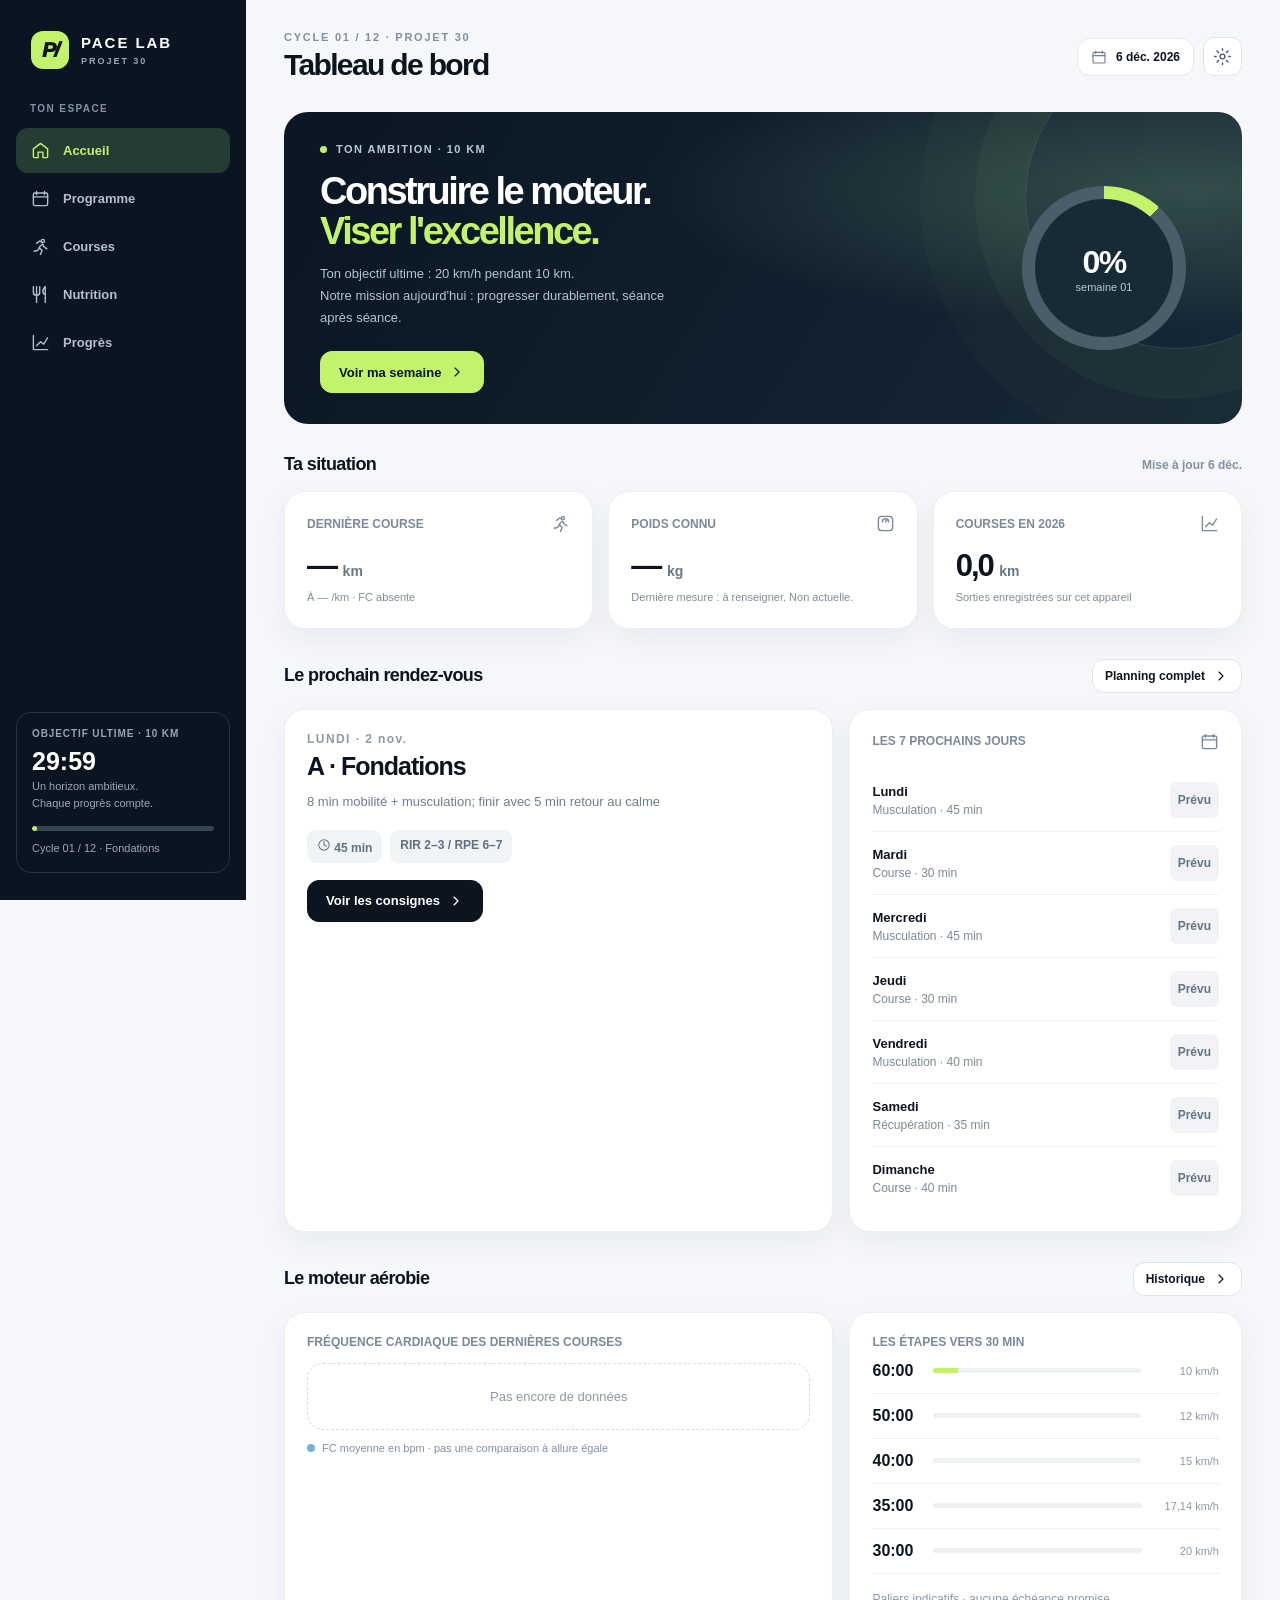
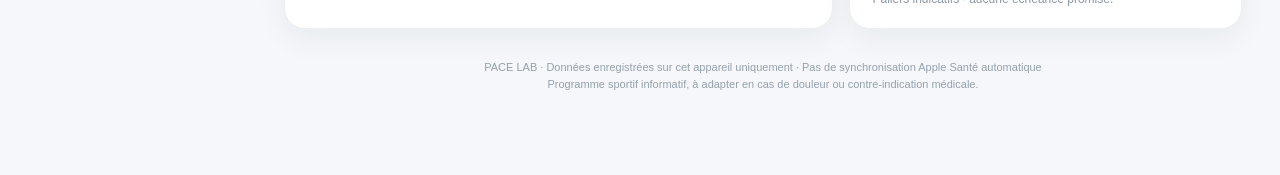
==== index.html @ 5fe7e18f "feat: première version PACE LAB, PWA et déploiement GitHub Actions" ====
<!DOCTYPE html>
<html lang="fr">
<head>
<meta charset="utf-8"/><meta name="viewport" content="width=device-width, initial-scale=1, viewport-fit=cover"/>
<title>PACE LAB — Projet 30</title><meta name="theme-color" content="#0c1420"/>
<meta name="description" content="Ton cockpit personnel pour la course, la musculation, la nutrition et la progression."/>
<link rel="manifest" href="./manifest.webmanifest"/>
<link rel="stylesheet" href="./assets/styles.css"/>
</head>
<body>
<div class="shell">
<aside class="sidebar">
 <div class="brand"><div class="brandMark">P/</div><div class="brandTxt">PACE LAB<small>PROJET 30</small></div></div>
 <div class="navSub">TON ESPACE</div><nav id="sidebarNav"></nav>
 <div class="sidebarFoot"><div class="sideFootLabel">OBJECTIF ULTIME · 10 KM</div><div class="sideFootBig">29:59</div><div class="sideFootHint">Un horizon ambitieux.<br>Chaque progrès compte.</div><div class="sideMeter"><span></span></div><div class="sideFootHint">Cycle 01 / 12 · Fondations</div></div>
</aside>
<main class="main"><header class="topbar"><div><div class="kicker" id="pageKicker">01 / 12 · PRÉPARATION PHYSIQUE</div><h1 class="pageTitle" id="pageTitle">Tableau de bord</h1></div><div class="toolbar"><span class="dateCircle" id="dateTop"></span><button id="settingsTop" class="iconButton" title="Réglages et sauvegarde" aria-label="Réglages"></button></div></header><div id="view"></div><div class="footerNote">PACE LAB · Données enregistrées sur cet appareil uniquement · Pas de synchronisation Apple Santé automatique<br>Programme sportif informatif, à adapter en cas de douleur ou contre-indication médicale.</div></main>
</div>
<nav id="mobileNav" class="mobileNav"></nav><div id="modalRoot"></div><div id="toast" class="toast" role="status"></div>
<script defer src="./assets/programme.js"></script>
<script defer src="./assets/app.js"></script>
</body></html>
---- assets/styles.css ----
:root{--ink:#0c1420;--mid:#4d5a6c;--mute:#83909d;--line:#e6eaf0;--bg:#f5f7fa;--white:#fff;--acid:#c3f36b;--acid2:#d9f9a4;--aqua:#49cdb8;--blue:#708df4;--shadow:0 10px 30px rgba(17,32,49,.055);--radius:21px;--sidebar:246px}
*{box-sizing:border-box}html{scroll-behavior:smooth}body{margin:0;background:var(--bg);font-family:Inter,-apple-system,BlinkMacSystemFont,"Segoe UI",Arial,sans-serif;color:var(--ink);-webkit-font-smoothing:antialiased}button,input,textarea,select{font:inherit}button{cursor:pointer}button:disabled{cursor:not-allowed;opacity:.55}button:focus-visible,input:focus-visible,textarea:focus-visible{outline:3px solid #7cb8ff;outline-offset:2px}
a{color:inherit}.shell{display:flex;min-height:100vh}.sidebar{width:var(--sidebar);background:#0b1521;color:#fff;display:flex;flex-direction:column;position:fixed;inset:0 auto 0 0;z-index:10;padding:27px 16px}.brand{display:flex;gap:12px;align-items:center;padding:4px 15px 34px}.brandMark{background:var(--acid);height:38px;width:38px;display:grid;place-items:center;border-radius:12px;color:var(--ink);font-weight:950;font-style:italic;font-size:21px;letter-spacing:-2px}.brandTxt{font-weight:900;letter-spacing:.13em;font-size:15px}.brandTxt small{display:block;font-size:9px;letter-spacing:.22em;color:#9aa7b5;margin-top:5px}.navSub{padding:0 14px;font-size:10px;letter-spacing:.14em;color:#8292a5;margin-bottom:11px;font-weight:750}.navItem{width:100%;padding:13px 15px;display:flex;align-items:center;gap:13px;border:0;border-radius:12px;background:transparent;color:#b2c0ce;text-align:left;margin:3px 0;font-size:13px;font-weight:650;transition:.15s}.navItem:hover{background:#172637}.navItem.active{background:#253b34;color:var(--acid)}.navItem svg{width:19px;height:19px}.sidebarFoot{margin-top:auto;padding:15px;border:1px solid #263444;border-radius:15px}.sideFootLabel{font-size:10px;letter-spacing:.09em;color:#99a5b2;font-weight:800}.sideFootBig{font-size:25px;font-weight:900;margin:8px 0 2px}.sideFootHint{font-size:11px;color:#9ba9b8;line-height:1.55}.sideMeter{height:5px;background:#344452;border-radius:5px;margin:14px 0 9px;overflow:hidden}.sideMeter span{display:block;height:100%;width:16.7%;background:var(--acid);border-radius:5px}.main{margin-left:var(--sidebar);width:calc(100% - var(--sidebar));padding:31px 38px 75px;max-width:1500px}.topbar{display:flex;align-items:center;justify-content:space-between;gap:15px;margin-bottom:30px}.kicker{text-transform:uppercase;letter-spacing:.16em;color:#8190a1;font-size:11px;font-weight:800}.pageTitle{font-size:30px;font-weight:850;letter-spacing:-.055em;margin:5px 0 0}.dateCircle{display:flex;align-items:center;gap:9px;background:#fff;border:1px solid var(--line);padding:10px 13px;border-radius:13px;font-size:12px;font-weight:700}.dateCircle svg{color:#738195}.toolbar{display:flex;gap:9px;align-items:center}.iconButton{display:inline-flex;align-items:center;justify-content:center;width:39px;height:39px;border:1px solid #e0e6ed;background:#fff;border-radius:11px;color:#4a586a}.iconButton:hover{background:#ecf1f5}.iconButton svg{width:19px;height:19px}.btn{background:var(--ink);border:1px solid var(--ink);color:#fff;padding:12px 18px;border-radius:12px;display:inline-flex;align-items:center;gap:8px;font-size:13px;font-weight:800;white-space:nowrap}.btn.acid{background:var(--acid);color:var(--ink);border-color:var(--acid)}.btn.ghost{background:#fff;color:var(--ink);border-color:#dfe5ec}.btn.small{padding:8px 12px;font-size:12px}.btn:active{transform:scale(.99)}.btn svg{width:16px;height:16px}.hero{border-radius:24px;background:radial-gradient(ellipse at 95% 25%,#344c4a 0,transparent 42%),linear-gradient(122deg,#0b1724 10%,#162837 100%);position:relative;overflow:hidden;color:#fff;display:flex;justify-content:space-between;align-items:center;min-height:247px;padding:31px 36px}.hero:after{content:"";position:absolute;width:300px;height:300px;border-radius:50%;border:1px solid #6e968244;right:-85px;top:-65px;box-shadow:0 0 0 50px #b4e77e09,0 0 0 105px #b4e77e05;pointer-events:none}.heroSmall{display:flex;align-items:center;gap:9px;color:#b9c8d5;font-size:11px;font-weight:800;letter-spacing:.13em;text-transform:uppercase}.heroDot{width:7px;height:7px;border-radius:50%;background:var(--acid)}.hero h2{margin:17px 0 8px;letter-spacing:-.065em;font-size:38px;line-height:1.04;max-width:440px}.hero h2 strong{color:var(--acid)}.hero p{font-size:13px;color:#b5c4d0;line-height:1.7;max-width:370px;margin:12px 0 22px}.heroRing{height:164px;width:164px;border-radius:50%;background:conic-gradient(var(--acid) 0 42deg,#4a5e6a 42deg 360deg);display:grid;place-items:center;position:relative;margin-right:20px;z-index:1}.heroRing:before{content:"";width:138px;height:138px;background:#182a35;border-radius:50%;position:absolute}.heroRingInner{position:relative;text-align:center}.heroRingInner strong{display:block;font-size:32px;letter-spacing:-.05em}.heroRingInner small{display:block;font-size:11px;color:#b5c8cf}.sectionHead{display:flex;align-items:center;justify-content:space-between;margin:30px 0 16px;gap:12px}.sectionHead h3{font-size:18px;margin:0;font-weight:850;letter-spacing:-.035em}.sectionHead small{color:var(--mute);font-weight:600;font-size:12px}.grid3{display:grid;grid-template-columns:repeat(3,minmax(0,1fr));gap:15px}.grid2{display:grid;grid-template-columns:repeat(2,minmax(0,1fr));gap:15px}.card{background:#fff;border:1px solid #edf0f3;border-radius:var(--radius);box-shadow:var(--shadow);padding:22px;min-width:0}.metricLab{display:flex;justify-content:space-between;align-items:center;color:#7b899a;font-weight:750;font-size:12px}.metricLab svg{width:19px;height:19px}.metricNum{font-size:31px;font-weight:900;letter-spacing:-.065em;margin:15px 0 5px}.metricNum span{font-size:14px;color:#687785;letter-spacing:0;font-weight:650}.metricFoot{font-size:11px;color:#7e8c99;line-height:1.5}.metricFoot b{color:#1b806b}.twoCol{display:grid;grid-template-columns:minmax(0,1.4fr) minmax(0,1fr);gap:16px}.workoutCard{display:flex;align-items:center;gap:15px;border:1px solid #ebeff3;border-radius:15px;padding:15px;background:#fff;margin-bottom:9px}.workoutCard:last-child{margin-bottom:0}.dayBlock{width:55px;height:54px;background:#f1f4f8;border-radius:12px;display:grid;place-items:center;flex-shrink:0;font-size:10px;font-weight:800;color:#6b7a8c;text-transform:uppercase;line-height:1.1}.dayBlock strong{font-size:21px;color:#192738}.workoutIcon{width:41px;height:41px;border-radius:13px;display:grid;place-items:center;background:#e9f4e6;color:#447a42;flex-shrink:0}.workoutIcon.run{background:#e7f1ff;color:#547ab7}.workoutIcon.rest{background:#f4ecff;color:#8f73ae}.workoutIcon svg{height:20px;width:20px}.workoutText{min-width:0;flex:1}.workoutText b{display:block;font-size:13px;white-space:nowrap;text-overflow:ellipsis;overflow:hidden}.workoutText span{display:block;color:#7b8a99;font-size:11px;margin-top:5px}.arrowCard{border:0;background:transparent;color:#98a6b5;padding:6px;display:grid;place-items:center}.arrowCard svg{width:18px;height:18px}.tag{display:inline-flex;align-items:center;border-radius:7px;padding:5px 8px;font-size:10px;font-weight:800;background:#e8f4d9;color:#497438}.tag.blue{background:#e7eeff;color:#5575a8}.tag.gray{background:#f1f3f6;color:#647484}.tag.orange{background:#fff3df;color:#a47736}.smallmuted{color:#8b98a5;font-size:12px}.chartBox svg{display:block;width:100%;height:auto}.chartLegend{display:flex;align-items:center;gap:7px;color:#8190a0;font-size:11px;margin-top:12px}.legendDot{width:8px;height:8px;background:#75b0d7;border-radius:50%}.listLine{display:flex;justify-content:space-between;gap:12px;border-bottom:1px solid #f0f2f5;padding:13px 0}.listLine:last-child{border:none}.listLine b{font-size:13px}.listLine span{font-size:12px;color:#7b8997}.miniMetric{font-size:19px!important;font-weight:850;color:var(--ink)!important}.weekStrip{display:grid;grid-template-columns:repeat(7,1fr);gap:8px}.weekDay{border:1px solid var(--line);background:#fff;border-radius:14px;padding:14px 5px;display:flex;flex-direction:column;align-items:center;gap:7px;min-width:0}.weekDay small{color:#8190a0;font-weight:800;font-size:10px;letter-spacing:.06em}.weekDay b{font-size:20px}.weekDay i{width:6px;height:6px;border-radius:50%;background:#bbc9d9}.weekDay.active{background:var(--ink);color:#fff;border-color:var(--ink)}.weekDay.active small{color:#bdccdc}.weekDay.active i{background:var(--acid)}.weekDay.done i{background:#41c39b}.fullDetails{background:#fff;border:1px solid var(--line);border-radius:20px;padding:24px}.detailType{font-size:12px;font-weight:850;color:#8e99a5;letter-spacing:.12em}.detailTitle{font-size:25px;letter-spacing:-.04em;font-weight:900;margin:6px 0 10px}.detailDesc{font-size:13px;color:#6e7d8f;line-height:1.7}.pillSet{display:flex;gap:8px;flex-wrap:wrap;margin:17px 0}.softPill{padding:8px 10px;background:#f1f4f6;border-radius:9px;color:#607083;font-size:12px;font-weight:700}.exercise{padding:14px 0;border-top:1px solid #edf0f4}.exTop{display:flex;justify-content:space-between;gap:10px;align-items:flex-start}.exTop h4{margin:0 0 5px;font-size:14px}.exTop small{color:#82909f;font-size:11px}.exTop span{white-space:nowrap;font-size:12px;font-weight:800;color:#547254}.exNotes{margin-top:6px;font-size:11px;color:#83909e;line-height:1.65}.exInputs{display:grid;grid-template-columns:1fr 1fr 1fr;gap:9px;margin-top:11px}.inputGroup{display:flex;flex-direction:column;gap:5px}.inputGroup label{color:#718093;font-size:11px;font-weight:700}.inputGroup input,.inputGroup select,.inputGroup textarea{width:100%;border:1px solid #e2e8ee;background:#fbfcfe;padding:10px 11px;border-radius:10px;color:#152436;min-width:0;font-size:13px}.inputGroup textarea{min-height:86px;resize:vertical}.doneButton{padding:10px 14px;border:1px solid #d5e5c0;border-radius:12px;background:#edf6e0;color:#527c2c;font-size:13px;font-weight:850}.doneButton.done{background:#153723;color:#c3f36b;border-color:#153723}.recipesGrid{display:grid;grid-template-columns:repeat(2,minmax(0,1fr));gap:13px}.recipeCard{padding:20px;border:1px solid #edf0f4;border-radius:18px;background:#fff;text-align:left;display:flex;flex-direction:column;gap:9px;min-width:0}.recipeCard:hover{border-color:#bdd8a6}.recipeCard h4{font-size:15px;line-height:1.35;margin:2px 0}.recipeCard .rcTag{font-size:10px;color:#8a97a3;text-transform:uppercase;letter-spacing:.1em;font-weight:900}.recipeFacts{display:flex;gap:11px;color:#7b8897;font-size:11px}.recipeCard .recipeSee{color:#608536;font-weight:850;font-size:12px;margin-top:auto;padding-top:8px}.mealHeader{display:flex;justify-content:space-between;gap:10px}.tabControl{display:flex;gap:5px;background:#e9edf2;border-radius:12px;padding:4px}.tabControl button{flex:1;border:0;background:transparent;color:#758393;padding:10px;border-radius:9px;font-weight:800;font-size:12px}.tabControl button.active{background:#fff;color:var(--ink);box-shadow:0 1px 5px #0000000d}.historyTable{width:100%;border-collapse:collapse;text-align:left;font-size:12px}.historyTable th{color:#8896a4;text-transform:uppercase;letter-spacing:.07em;font-size:10px;padding:14px 8px;border-bottom:1px solid var(--line)}.historyTable td{padding:14px 8px;border-bottom:1px solid #f1f3f6}.historyTable tr:last-child td{border:none}.historyTable td b{font-size:12px}.tableScroll{overflow-x:auto}.barMonths{display:flex;align-items:flex-end;gap:9px;height:168px;padding-top:12px;border-bottom:1px solid #e8edf2}.monthBar{flex:1;display:flex;align-items:flex-end;justify-content:center;position:relative;height:100%}.monthBar div{background:linear-gradient(0deg,#7abfaa,#b6e9d4);border-radius:6px 6px 0 0;width:70%;min-height:3px}.monthBar.active div{background:linear-gradient(0deg,#9acb41,#c3f36b)}.barLabels{display:flex;gap:9px;justify-content:space-between;margin:9px 0}.barLabels span{flex:1;text-align:center;color:#8c9aa6;font-size:10px}.goalLine{padding:13px 0;display:flex;gap:13px;align-items:center;border-bottom:1px solid #eef1f3}.goalNum{width:48px;font-size:16px;font-weight:900}.goalTrack{height:5px;background:#edf1f4;border-radius:10px;flex:1;overflow:hidden}.goalTrack span{display:block;background:var(--acid);height:100%}.goalLabel{font-size:11px;color:#8c98a4;min-width:65px;text-align:right}.formCard form{display:grid;grid-template-columns:repeat(2,minmax(0,1fr));gap:13px}.formCard .full{grid-column:1/-1}.formActions{display:flex;gap:8px;justify-content:flex-end;grid-column:1/-1}.footerNote{color:#95a1ac;font-size:11px;text-align:center;padding:30px 0 6px;line-height:1.6}.mobileNav{display:none}.toast{position:fixed;z-index:99;bottom:25px;left:50%;transform:translateX(-50%);background:#122637;color:#fff;padding:12px 20px;border-radius:12px;font-size:13px;box-shadow:0 20px 60px #0003;display:none;max-width:90vw}.toast.show{display:block}.overlay{position:fixed;inset:0;background:rgba(8,18,30,.58);z-index:50;display:flex;justify-content:center;align-items:center;padding:20px;backdrop-filter:blur(3px)}.modal{background:#fff;border-radius:24px;width:100%;max-width:680px;max-height:min(88vh,880px);overflow:auto;padding:27px;box-shadow:0 30px 90px #0002}.modalTop{display:flex;justify-content:space-between;gap:10px;align-items:center;margin-bottom:10px}.modalTop h3{margin:0;font-size:21px;letter-spacing:-.04em}.modalClose{background:#f0f3f7;border:0;border-radius:11px;width:33px;height:33px;font-size:19px;color:#6d7887}.modal p{font-size:13px;line-height:1.7;color:#6e7d8c}.modal pre{white-space:pre-wrap;font-family:inherit;font-size:12px;color:#36475a;line-height:1.75;background:#f7f9fa;border:1px solid #e8edf2;padding:16px;border-radius:14px}.modal h4{margin:22px 0 8px}.greenBox{background:#f3fae9;border:1px solid #e0efc9;border-radius:14px;padding:14px;font-size:12px;color:#4e6836;line-height:1.65}.empty{border:1px dashed #d6dde4;padding:25px;text-align:center;border-radius:16px;color:#8c98a6;font-size:13px}.notice{font-size:12px;padding:13px 15px;border-radius:11px;background:#eef3fa;color:#506681;line-height:1.6}.gapTop{margin-top:18px}.danger{background:#fff1f0;border:1px solid #ffe0db;color:#aa443b}.loader{display:none}.calendarMini{font-size:11px;color:#8b98a7}
@media(max-width:1100px){.main{padding:25px 23px 70px}.sidebar{width:210px}.main{margin-left:210px;width:calc(100% - 210px)}.heroRing{margin-right:0}.metricNum{font-size:26px}}
@media(max-width:820px){.sidebar{display:none}.main{width:100%;margin:0;padding:20px 17px 110px}.mobileNav{position:fixed;bottom:0;left:0;right:0;display:grid;grid-template-columns:repeat(5,1fr);background:#fff;z-index:20;border-top:1px solid #e6edf2;padding:7px 5px calc(9px + env(safe-area-inset-bottom));box-shadow:0 -5px 24px #0d17200b}.mobileNav button{border:none;background:transparent;color:#8796a5;display:flex;flex-direction:column;align-items:center;gap:4px;padding:4px 2px;font-size:9px;font-weight:850;letter-spacing:.01em}.mobileNav button.active{color:#1b3a2c}.mobileNav button.active svg{background:var(--acid);color:#122819;border-radius:10px}.mobileNav svg{width:34px;height:34px;padding:7px}.pageTitle{font-size:27px}.topbar{margin-bottom:21px}.hero{padding:26px 24px;min-height:230px}.hero h2{font-size:34px}.heroRing{height:130px;width:130px;flex-shrink:0;margin-right:3px}.heroRing:before{height:110px;width:110px}.heroRingInner strong{font-size:26px}.twoCol{grid-template-columns:1fr}}
@media(max-width:530px){.main{padding:16px 14px 108px}.topbar{margin-bottom:18px}.kicker{font-size:10px}.pageTitle{font-size:24px}.dateCircle{font-size:11px;padding:9px}.grid3{gap:8px}.card{padding:17px}.metricNum{font-size:24px}.metricLab{font-size:10px;gap:4px}.metricLab svg{width:17px}.metricFoot{font-size:10px}.hero{min-height:0;padding:27px 21px}.hero h2{font-size:32px}.hero p{font-size:12px;max-width:260px}.heroRing{position:absolute;right:-38px;top:18px;opacity:.24;transform:scale(1.65)}.heroRingInner{display:none}.heroText{z-index:1;position:relative}.sectionHead{margin:23px 0 12px}.sectionHead h3{font-size:17px}.recipesGrid{grid-template-columns:1fr}.weekStrip{gap:5px}.weekDay{padding:12px 3px}.weekDay b{font-size:17px}.weekDay small{font-size:9px}.fullDetails{padding:18px}.formCard form{grid-template-columns:1fr}.formCard .full,.formActions{grid-column:1}.historyTable{min-width:540px}.exInputs{gap:6px}.modal{padding:20px;max-height:88vh}.toolbar .dateCircle{display:none}}
@media(prefers-reduced-motion:reduce){*,*:before,*:after{scroll-behavior:auto!important;transition:none!important}}
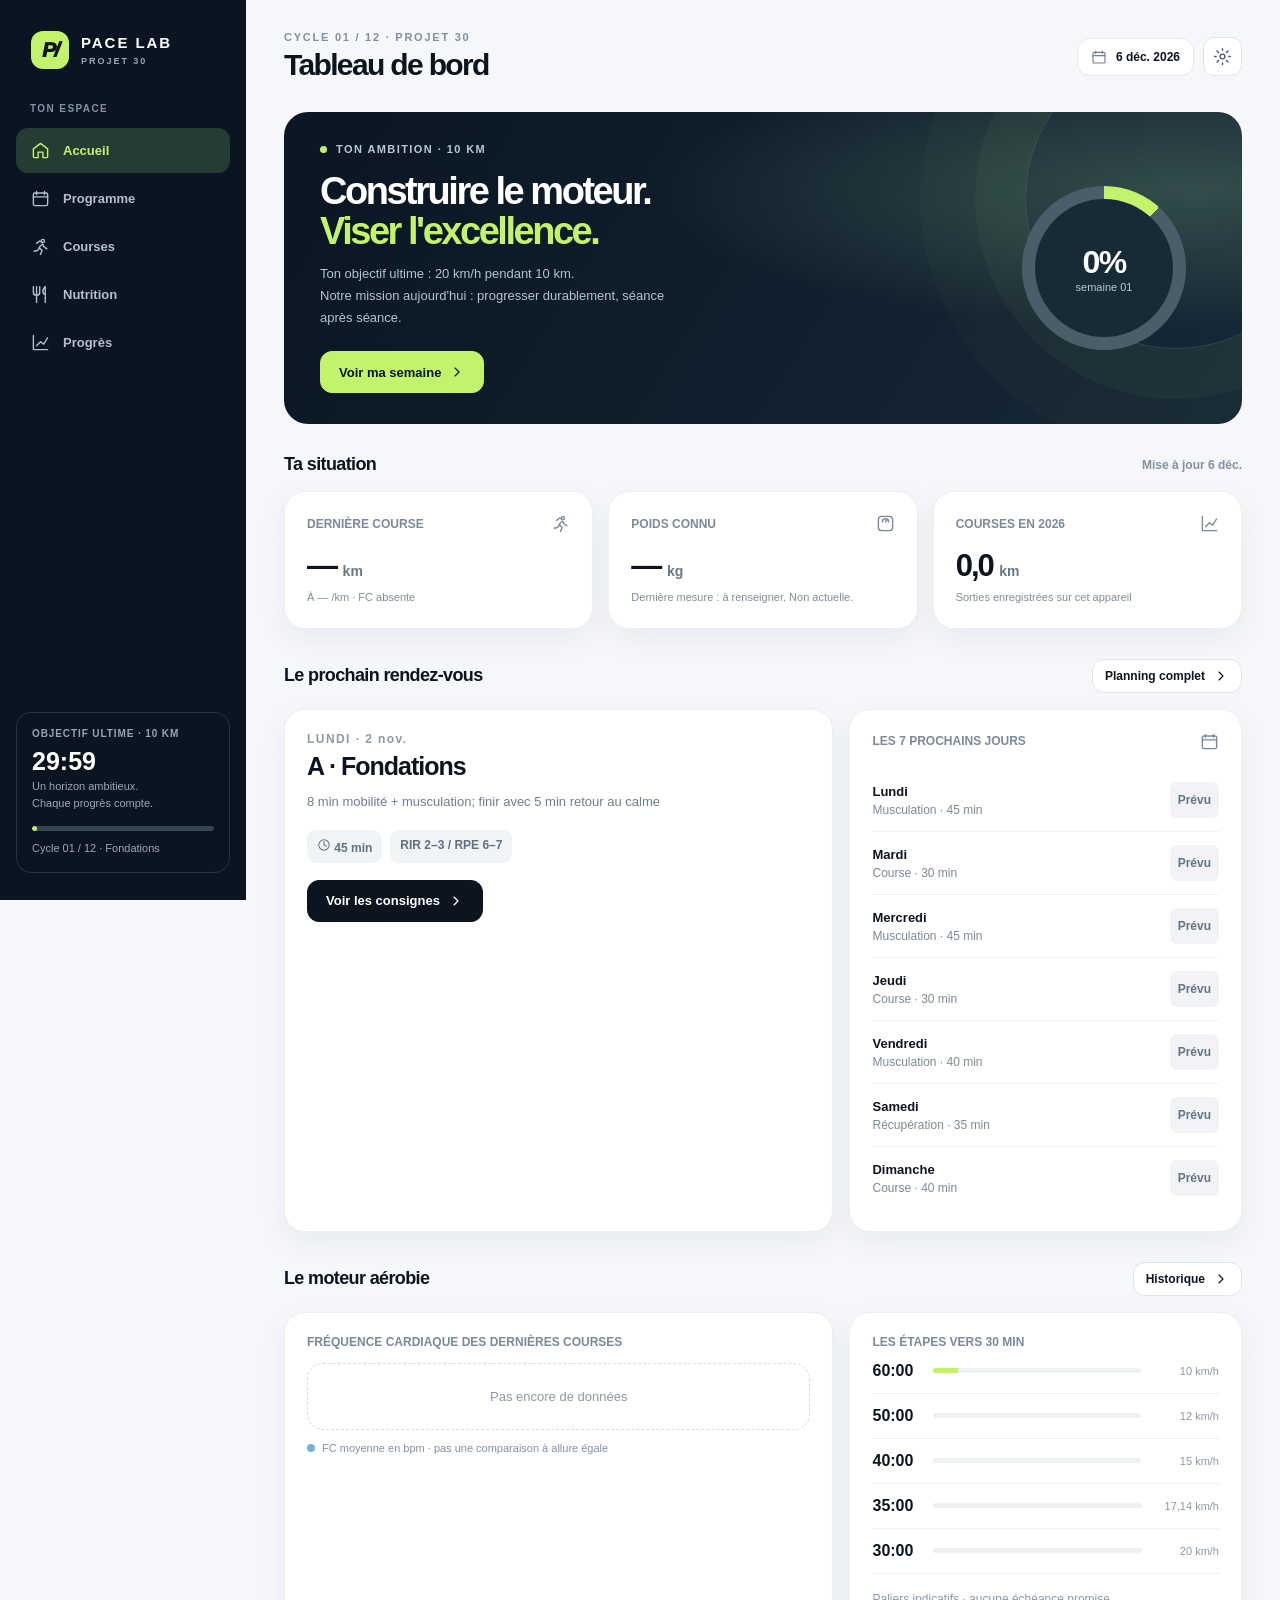
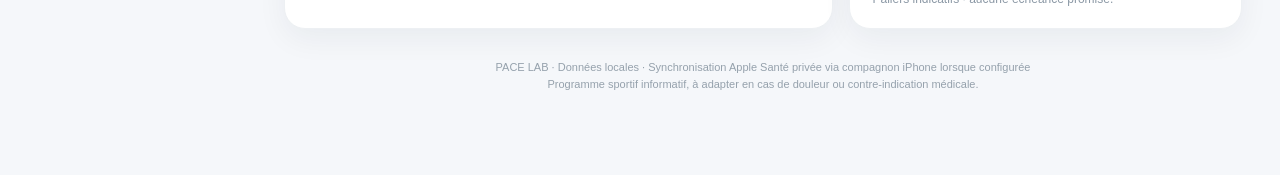
==== commit 6fa4d473: "feat(healthkit): prototype iOS companion, private workout sync, 5-min recovery collection" ====
--- a/index.html
+++ b/index.html
@@ -14,9 +14,10 @@
  <div class="navSub">TON ESPACE</div><nav id="sidebarNav"></nav>
  <div class="sidebarFoot"><div class="sideFootLabel">OBJECTIF ULTIME · 10 KM</div><div class="sideFootBig">29:59</div><div class="sideFootHint">Un horizon ambitieux.<br>Chaque progrès compte.</div><div class="sideMeter"><span></span></div><div class="sideFootHint">Cycle 01 / 12 · Fondations</div></div>
 </aside>
-<main class="main"><header class="topbar"><div><div class="kicker" id="pageKicker">01 / 12 · PRÉPARATION PHYSIQUE</div><h1 class="pageTitle" id="pageTitle">Tableau de bord</h1></div><div class="toolbar"><span class="dateCircle" id="dateTop"></span><button id="settingsTop" class="iconButton" title="Réglages et sauvegarde" aria-label="Réglages"></button></div></header><div id="view"></div><div class="footerNote">PACE LAB · Données enregistrées sur cet appareil uniquement · Pas de synchronisation Apple Santé automatique<br>Programme sportif informatif, à adapter en cas de douleur ou contre-indication médicale.</div></main>
+<main class="main"><header class="topbar"><div><div class="kicker" id="pageKicker">01 / 12 · PRÉPARATION PHYSIQUE</div><h1 class="pageTitle" id="pageTitle">Tableau de bord</h1></div><div class="toolbar"><span class="dateCircle" id="dateTop"></span><button id="settingsTop" class="iconButton" title="Réglages et sauvegarde" aria-label="Réglages"></button></div></header><div id="view"></div><div class="footerNote">PACE LAB · Données locales · Synchronisation Apple Santé privée via compagnon iPhone lorsque configurée<br>Programme sportif informatif, à adapter en cas de douleur ou contre-indication médicale.</div></main>
 </div>
 <nav id="mobileNav" class="mobileNav"></nav><div id="modalRoot"></div><div id="toast" class="toast" role="status"></div>
 <script defer src="./assets/programme.js"></script>
 <script defer src="./assets/app.js"></script>
+<script defer src="./assets/cloud-sync.js"></script>
 </body></html>
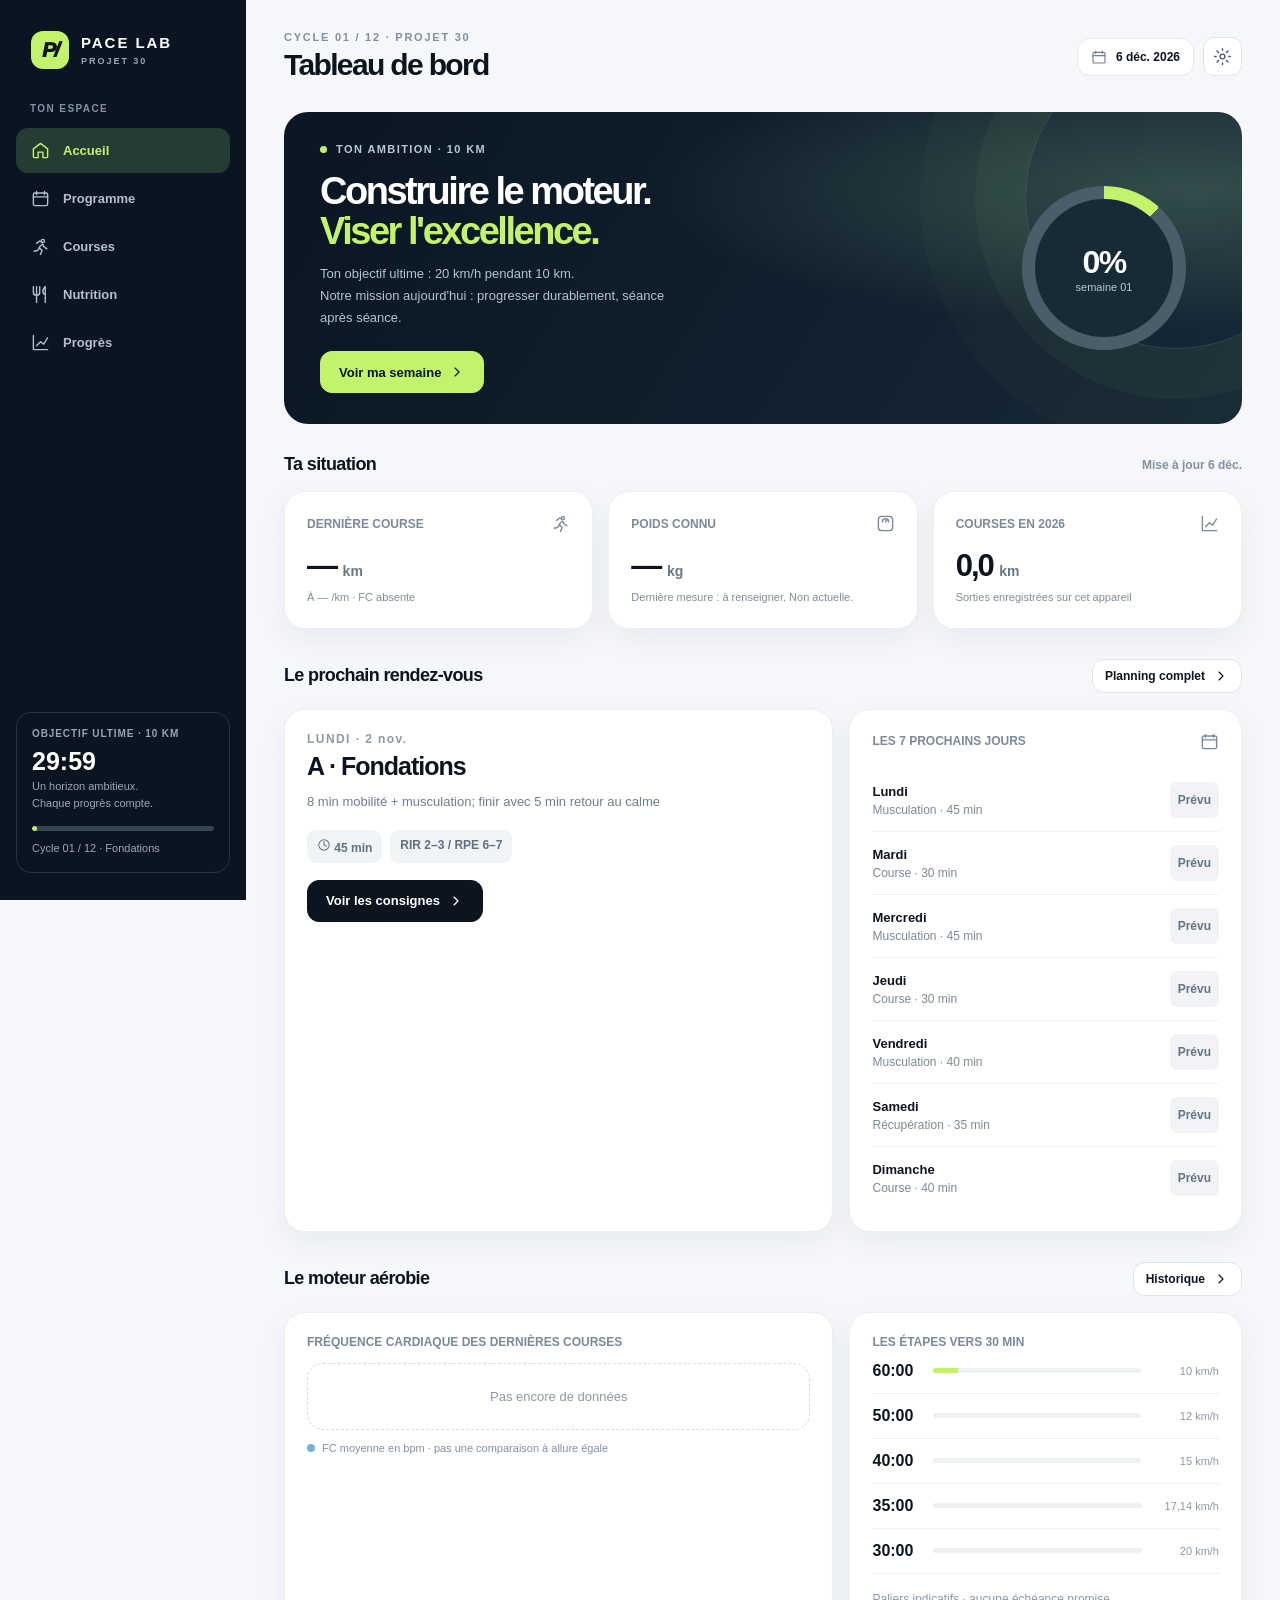
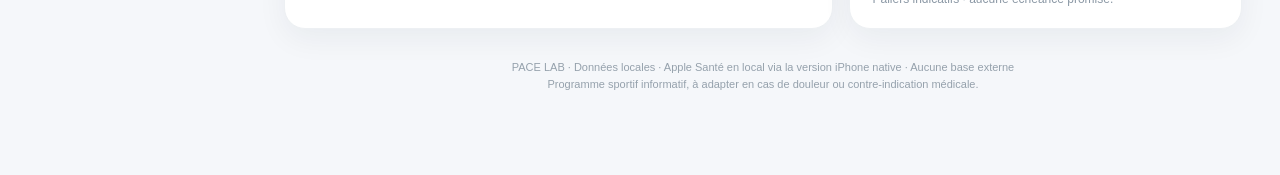
==== commit a7485ea3: "fix(healthkit): prepare signed iOS build and three-minute recovery" ====
--- a/index.html
+++ b/index.html
@@ -14,10 +14,10 @@
  <div class="navSub">TON ESPACE</div><nav id="sidebarNav"></nav>
  <div class="sidebarFoot"><div class="sideFootLabel">OBJECTIF ULTIME · 10 KM</div><div class="sideFootBig">29:59</div><div class="sideFootHint">Un horizon ambitieux.<br>Chaque progrès compte.</div><div class="sideMeter"><span></span></div><div class="sideFootHint">Cycle 01 / 12 · Fondations</div></div>
 </aside>
-<main class="main"><header class="topbar"><div><div class="kicker" id="pageKicker">01 / 12 · PRÉPARATION PHYSIQUE</div><h1 class="pageTitle" id="pageTitle">Tableau de bord</h1></div><div class="toolbar"><span class="dateCircle" id="dateTop"></span><button id="settingsTop" class="iconButton" title="Réglages et sauvegarde" aria-label="Réglages"></button></div></header><div id="view"></div><div class="footerNote">PACE LAB · Données locales · Synchronisation Apple Santé privée via compagnon iPhone lorsque configurée<br>Programme sportif informatif, à adapter en cas de douleur ou contre-indication médicale.</div></main>
+<main class="main"><header class="topbar"><div><div class="kicker" id="pageKicker">01 / 12 · PRÉPARATION PHYSIQUE</div><h1 class="pageTitle" id="pageTitle">Tableau de bord</h1></div><div class="toolbar"><span class="dateCircle" id="dateTop"></span><button id="settingsTop" class="iconButton" title="Réglages et sauvegarde" aria-label="Réglages"></button></div></header><div id="view"></div><div class="footerNote">PACE LAB · Données locales · Apple Santé en local via la version iPhone native · Aucune base externe<br>Programme sportif informatif, à adapter en cas de douleur ou contre-indication médicale.</div></main>
 </div>
 <nav id="mobileNav" class="mobileNav"></nav><div id="modalRoot"></div><div id="toast" class="toast" role="status"></div>
 <script defer src="./assets/programme.js"></script>
 <script defer src="./assets/app.js"></script>
-<script defer src="./assets/cloud-sync.js"></script>
+<script defer src="./assets/native-health.js"></script>
 </body></html>
